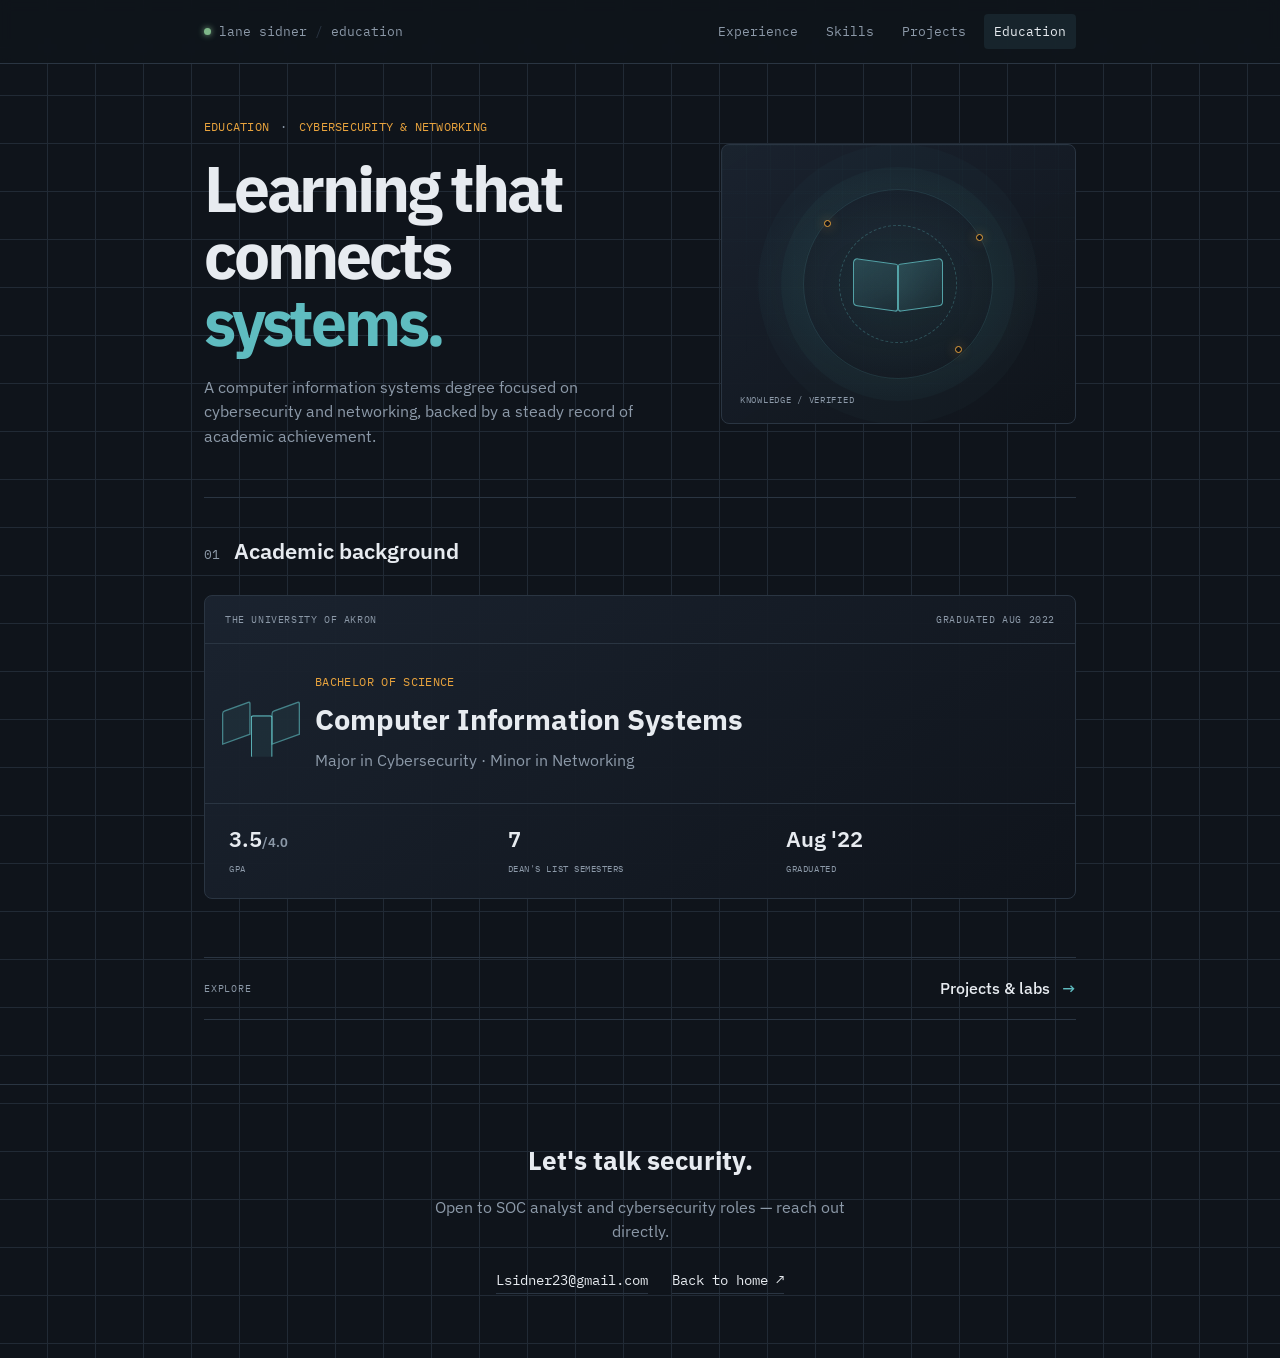
==== education/index.html @ d81e2a3a "Redesign portfolio sections and navigation Co-authored-by: Copilot App <223556219+Copilot@users.nore" ====
<!DOCTYPE html>
<html lang="en">
<head>
<meta charset="UTF-8">
<meta name="viewport" content="width=device-width, initial-scale=1.0">
<link rel="icon" type="image/png" href="/images/favicon.png">
<link rel="apple-touch-icon" sizes="180x180" href="/apple-touch-icon.png">
<title>Education — Lane Sidner</title>
<link rel="preconnect" href="https://fonts.googleapis.com">
<link rel="preconnect" href="https://fonts.gstatic.com" crossorigin>
<link href="https://fonts.googleapis.com/css2?family=IBM+Plex+Sans:wght@400;500;600;700&family=IBM+Plex+Mono:wght@400;500;600&display=swap" rel="stylesheet">
<link rel="stylesheet" href="../css/style.css">
</head>
<body>
  <a class="skip-link" href="#main">Skip to content</a>
  <div class="statusbar">
    <div class="statusbar-inner">
      <a class="brand-link" href="../index.html"><span class="dot"></span>lane sidner <span class="brand-divider">/</span> education</a>
      <nav aria-label="Main navigation">
        <a href="../experience/index.html">Experience</a>
        <a href="../skills/index.html">Skills</a>
        <a href="../projects/index.html">Projects</a>
        <a href="../education/index.html" aria-current="page">Education</a>
      </nav>
    </div>
  </div>
  <main id="main" class="wrap section-page">
    <header class="page-hero">
      <div class="page-hero-copy">
        <div class="hero-tag mono">EDUCATION <span>·</span> CYBERSECURITY &amp; NETWORKING</div>
        <h1>Learning that connects <span>systems.</span></h1>
        <p>A computer information systems degree focused on cybersecurity and networking, backed by a steady record of academic achievement.</p>
      </div>
      <div class="page-art art-education" aria-hidden="true">
        <span class="edu-orbit"></span><span class="edu-ring"></span>
        <span class="edu-book"><i></i><i></i></span>
        <span class="edu-signal signal-one"></span><span class="edu-signal signal-two"></span><span class="edu-signal signal-three"></span>
        <span class="edu-art-label mono">KNOWLEDGE / VERIFIED</span>
      </div>
    </header>
    <section class="page-section education-section">
      <div class="section-head"><span class="section-num mono">01</span><h2>Academic background</h2></div>
      <article class="education-feature">
        <div class="education-feature-top mono"><span>THE UNIVERSITY OF AKRON</span><span>GRADUATED AUG 2022</span></div>
        <div class="education-feature-main">
          <div class="edu-icon edu-icon-large" aria-hidden="true"><span></span><span></span><span></span></div>
          <div>
            <div class="detail-label">BACHELOR OF SCIENCE</div>
            <h2>Computer Information Systems</h2>
            <p>Major in Cybersecurity · Minor in Networking</p>
          </div>
        </div>
        <div class="education-stats">
          <div><span class="education-stat-value">3.5<span>/4.0</span></span><span class="education-stat-label mono">GPA</span></div>
          <div><span class="education-stat-value">7</span><span class="education-stat-label mono">DEAN'S LIST SEMESTERS</span></div>
          <div><span class="education-stat-value">Aug '22</span><span class="education-stat-label mono">GRADUATED</span></div>
        </div>
      </article>
    </section>
    <div class="page-next">
      <span class="mono">EXPLORE</span><a href="../projects/index.html">Projects &amp; labs <span aria-hidden="true">→</span></a>
    </div>
  </main>
  <footer><div class="wrap"><h2>Let's talk security.</h2><p>Open to SOC analyst and cybersecurity roles — reach out directly.</p><div class="contact-row"><a href="mailto:Lsidner23@gmail.com">Lsidner23@gmail.com</a><a href="../index.html">Back to home ↗</a></div></div></footer>
</body>
</html>
---- css/style.css ----
:root{
    --bg: #0F141B;
    --bg-panel: #161D26;
    --bg-panel-raised: #1B2430;
    --line: #2A3542;
    --line-soft: #212A35;
    --text: #E7EBF0;
    --text-dim: #8C99A8;
    --amber: #E8A33D;
    --cyan: #5FBCC0;
    --red: #D9695F;
    --green: #7FB88A;
  }
  *{box-sizing:border-box; margin:0; padding:0;}
  html{scroll-behavior:smooth; scroll-padding-top:88px;}
  body{
    background: var(--bg);
    color: var(--text);
    font-family: 'IBM Plex Sans', sans-serif;
    line-height: 1.55;
    -webkit-font-smoothing: antialiased;
  }
  .mono{ font-family:'IBM Plex Mono', monospace; }
  a{ color: inherit; }
  a:focus-visible{
    outline:2px solid var(--cyan);
    outline-offset:4px;
    border-radius:2px;
  }

  /* subtle background grid, evokes a monitoring console without being literal */
  body{
    background-image:
      linear-gradient(var(--line-soft) 1px, transparent 1px),
      linear-gradient(90deg, var(--line-soft) 1px, transparent 1px);
    background-size: 48px 48px;
    background-position: -1px -1px;
  }

  .wrap{ max-width: 920px; margin: 0 auto; padding: 0 24px; }
  .home-page main.wrap{ max-width:1120px; padding-right:32px; padding-left:32px; }
  .skip-link{
    position:fixed; top:12px; left:12px; z-index:20;
    transform:translateY(-160%); padding:10px 14px;
    background:var(--cyan); color:var(--bg); font-weight:600;
    text-decoration:none; border-radius:4px;
  }
  .skip-link:focus{ transform:translateY(0); }

  /* ---------- Top status bar ---------- */
  .statusbar{
    border-bottom: 1px solid var(--line);
    background: rgba(15,20,27,0.9);
    backdrop-filter: blur(6px);
    position: sticky; top:0; z-index: 10;
  }
  .statusbar-inner{
    max-width: 920px; margin:0 auto; padding: 14px 24px;
    display:flex; align-items:center; justify-content:space-between;
    font-family:'IBM Plex Mono', monospace; font-size: 12.5px; color: var(--text-dim);
  }
  .home-page .statusbar-inner{ max-width:1120px; padding:12px 32px; }
  .statusbar-inner .dot{
    display:inline-block; width:7px; height:7px; border-radius:50%;
    background: var(--green); margin-right:8px; box-shadow: 0 0 6px var(--green);
  }
  .statusbar nav{ display:flex; gap: 8px; }
  .statusbar nav a{
    padding:8px 10px; text-decoration:none; color: var(--text-dim);
    transition: color .15s, background .15s; border-radius:4px;
  }
  .statusbar nav a:hover{ color: var(--cyan); background:rgba(95,188,192,.08); }
  .statusbar nav a[aria-current="page"]{ color:var(--text); background:rgba(95,188,192,.1); }
  .brand-link{ display:flex; align-items:center; color:var(--text-dim); text-decoration:none; }
  .brand-link:hover{ color:var(--text); }
  .brand-link .dot{ flex:0 0 auto; }
  .brand-divider{ padding:0 8px; color:var(--line); }

  /* ---------- Hero ---------- */
  .hero{ padding: 80px 0 76px; border-top:0; }
  .hero-layout{
    display:grid; grid-template-columns:minmax(0,1.25fr) minmax(280px,.75fr);
    align-items:center; gap:clamp(40px,8vw,104px);
  }
  .hero-tag{
    font-family:'IBM Plex Mono', monospace;
    font-size: 12px; color: var(--amber);
    letter-spacing: 0.02em;
    margin-bottom: 18px;
  }
  .hero-tag span{ color:var(--text-dim); padding:0 4px; }
  .hero h1{
    font-size: clamp(3.4rem, 8vw, 6rem);
    font-weight: 700;
    letter-spacing: -0.065em;
    line-height: .98;
  }
  .hero h1 span{
    display:block; color:var(--cyan);
    text-shadow:0 0 48px rgba(95,188,192,.14);
  }
  .hero-role{
    margin-top: 24px; max-width:34ch;
    font-size: 1.08rem; color: var(--text); font-weight: 500;
  }
  .hero-summary{
    margin-top: 16px; max-width: 58ch;
    color: var(--text-dim);
    font-size: .98rem;
  }
  .hero-actions{ display:flex; flex-wrap:wrap; gap:10px; margin-top:26px; }
  .button{
    min-height:46px; display:inline-flex; align-items:center; justify-content:center; gap:12px;
    padding:0 16px; border:1px solid var(--line); border-radius:4px;
    font:500 13px 'IBM Plex Mono',monospace; text-decoration:none;
    transition:transform .15s, background .15s, border-color .15s, color .15s;
  }
  .button:hover{ transform:translateY(-2px); }
  .button-primary{ background:var(--cyan); border-color:var(--cyan); color:var(--bg); }
  .button-primary:hover{ background:#7bd0d2; border-color:#7bd0d2; }
  .button-secondary{ background:rgba(22,29,38,.68); color:var(--text); }
  .button-secondary:hover{ border-color:var(--cyan); color:var(--cyan); }
  .hero-meta{
    margin-top: 26px;
    display:flex; flex-wrap:wrap; gap: 8px 20px;
    font-family:'IBM Plex Mono', monospace;
    font-size: 12px; color: var(--text-dim);
  }
  .hero-meta span::before{
    content:""; display:inline-block; width:5px; height:5px; margin:0 8px 2px 0;
    border-radius:50%; background:var(--amber);
  }
  .hero-meta a{ text-decoration:none; color: var(--text-dim); overflow-wrap:anywhere; }
  .hero-meta a:hover{ color: var(--amber); }

  .focus-card{
    position:relative; overflow:hidden; padding:18px;
    min-height:420px; display:flex; flex-direction:column; justify-content:space-between;
    border:1px solid var(--line); border-radius:8px;
    background:
      radial-gradient(ellipse at 50% 42%, rgba(95,188,192,.13), transparent 50%),
      linear-gradient(145deg, rgba(27,36,48,.94), rgba(15,20,27,.94));
    box-shadow:0 24px 80px rgba(0,0,0,.2);
  }
  .focus-card::before{
    content:""; position:absolute; inset:0; pointer-events:none; opacity:.26;
    background-image:linear-gradient(rgba(95,188,192,.08) 1px, transparent 1px),
      linear-gradient(90deg, rgba(95,188,192,.08) 1px, transparent 1px);
    background-size:24px 24px;
    mask-image:linear-gradient(to bottom, black, transparent 75%);
  }
  .focus-card-top,.focus-card-bottom{ position:relative; z-index:1; }
  .focus-card-top{
    display:flex; align-items:center; justify-content:space-between;
    color:var(--text-dim); font-size:10px; letter-spacing:.08em;
  }
  .focus-mark{ color:var(--cyan); font:18px 'IBM Plex Sans',sans-serif; }
  .focus-visual{ position:absolute; inset:42px 0 auto; height:206px; display:grid; place-items:center; }
  .focus-orbit,.focus-core,.focus-crosshair{ position:absolute; }
  .focus-orbit{ border:1px solid rgba(95,188,192,.25); border-radius:50%; }
  .focus-orbit-outer{ width:174px; height:174px; }
  .focus-orbit-inner{ width:118px; height:118px; border-style:dashed; }
  .focus-core{
    width:42px; height:42px; display:grid; place-items:center;
    border:1px solid rgba(95,188,192,.65); border-radius:50%;
    background:rgba(95,188,192,.12); box-shadow:0 0 36px rgba(95,188,192,.3);
  }
  .focus-core span{ width:8px; height:8px; border-radius:50%; background:var(--cyan); box-shadow:0 0 14px var(--cyan); }
  .focus-crosshair{ background:rgba(95,188,192,.28); }
  .focus-crosshair-horizontal{ width:240px; height:1px; }
  .focus-crosshair-vertical{ width:1px; height:220px; }
  .focus-card-bottom{ margin-top:205px; }
  .focus-caption{ display:block; margin-bottom:10px; color:var(--amber); font-size:10px; letter-spacing:.08em; }
  .focus-card-bottom ul{ list-style:none; }
  .focus-card-bottom li{
    display:flex; align-items:center; gap:12px; padding:8px 0;
    border-top:1px solid rgba(42,53,66,.8); font-size:13px;
  }
  .focus-index{ color:var(--text-dim); font-size:10px; }

  .overview-grid{ display:grid; grid-template-columns:repeat(2,minmax(0,1fr)); gap:16px; }
  .overview-card{
    position:relative; overflow:hidden; min-height:210px; padding:24px;
    display:flex; flex-direction:column; align-items:flex-start; justify-content:flex-end;
    border:1px solid var(--line); border-radius:6px;
    background:linear-gradient(145deg,rgba(27,36,48,.94),rgba(15,20,27,.94));
    text-decoration:none; transition:transform .18s,border-color .18s,background .18s;
  }
  .overview-card::after{
    content:""; position:absolute; width:210px; height:210px; right:-48px; top:-90px;
    border:1px solid rgba(95,188,192,.2); border-radius:50%;
    box-shadow:0 0 0 24px rgba(95,188,192,.035),0 0 0 50px rgba(95,188,192,.025);
    transition:transform .3s;
  }
  .overview-card:hover{ transform:translateY(-3px); border-color:var(--cyan); background:var(--bg-panel-raised); }
  .overview-card:hover::after{ transform:scale(1.08); }
  .overview-index,.overview-link{ position:relative; z-index:1; font-size:10px; letter-spacing:.06em; }
  .overview-index{ color:var(--amber); }
  .overview-card h3{ position:relative; z-index:1; margin-top:22px; font-size:1.2rem; }
  .overview-card p{ position:relative; z-index:1; margin-top:8px; max-width:42ch; color:var(--text-dim); font-size:14px; }
  .overview-link{ margin-top:18px; color:var(--cyan); }
  .overview-link span{ margin-left:6px; }

  /* ---------- Section shell ---------- */
  section{ padding:52px 0; border-top:1px solid var(--line); }
  .home-page main > section:not(.hero){ padding:64px 0; scroll-margin-top:80px; }
  .section-head{
    display:flex; align-items:baseline; gap: 14px;
    margin-bottom: 30px;
  }
  .section-num{
    font-family:'IBM Plex Mono', monospace;
    color: var(--text-dim); font-size: 13px;
  }
  .section-head h2{
    font-size: 1.4rem; font-weight: 600;
  }

  /* ---------- Skills: grouped panels ---------- */
  .skill-grid{
    display:grid; grid-template-columns: repeat(3, 1fr); gap: 16px;
  }
  .skill-panel{
    background: var(--bg-panel);
    border: 1px solid var(--line);
    border-radius: 6px;
    padding: 18px 18px 16px;
  }
  .skill-panel h3{
    font-family:'IBM Plex Mono', monospace;
    font-size: 12px; color: var(--amber);
    margin-bottom: 12px;
  }
  .skill-panel ul{ list-style:none; }
  .skill-panel li{
    font-size: 14px; color: var(--text);
    padding: 5px 0;
    border-top: 1px solid var(--line-soft);
  }
  .skill-panel li:first-child{ border-top:none; padding-top:0; }
  .cert-link{
    text-decoration: none; color: var(--text);
    border-bottom: 1px solid var(--line);
    transition: color .15s, border-color .15s;
  }
  .cert-link:hover{ color: var(--amber); border-color: var(--amber); }

  /* ---------- Experience: log entries ---------- */
  .log{ display:flex; flex-direction:column; }
  .log-entry{
    display:grid;
    grid-template-columns: 108px 1fr;
    gap: 20px;
    padding: 22px 0;
    border-top: 1px solid var(--line-soft);
  }
  .log-entry:first-child{ border-top:none; padding-top:0; }
  .log-time{
    font-family:'IBM Plex Mono', monospace;
    font-size: 12px; color: var(--text-dim);
    padding-top: 3px;
  }
  .log-time span{ display:block; }
  .log-body h3{ font-size: 1.05rem; font-weight: 600; }
  .log-body .org{ color: var(--cyan); font-size: 0.92rem; margin-top: 2px; }
  .log-body ul{ margin-top: 12px; padding-left: 18px; }
  .log-body li{ font-size: 14px; color: var(--text-dim); margin-bottom: 6px; }
  .log-body li::marker{ color: var(--amber); }

  /* ---------- Projects: incident-card style ---------- */
  .proj-grid{ display:grid; grid-template-columns:repeat(2,minmax(0,1fr)); gap:14px; }
  .proj{
    background: var(--bg-panel);
    border: 1px solid var(--line);
    border-left: 3px solid var(--amber);
    border-radius: 4px;
    padding: 18px 20px;
    transition:background .15s, border-color .15s, transform .15s;
  }
  .proj:hover{ background:var(--bg-panel-raised); transform:translateY(-2px); }
  .proj.tone-cyan{ border-left-color: var(--cyan); }
  .proj.tone-green{ border-left-color: var(--green); }
  .proj-head{
    display:flex; align-items:baseline; justify-content:space-between; gap:12px; flex-wrap:wrap;
  }
  .proj-head h3{ font-size: 1rem; font-weight: 600; }
  .proj-head .sev{
    font-family:'IBM Plex Mono', monospace; font-size: 11px; color: var(--text-dim);
  }
  .proj p{ margin-top: 8px; color: var(--text-dim); font-size: 14px; }
  .proj-link{
  text-decoration: none; color: inherit;
  border-bottom: 1px solid transparent;
  transition: color .15s, border-color .15s;
}
.proj-link:hover{ color: var(--cyan); border-bottom-color: var(--cyan); }
.directory-link{
  display:inline-block; margin-top:20px; color:var(--amber);
  font-size:12px; text-decoration:none; letter-spacing:.01em;
  transition:color .15s;
}
.directory-link:hover{ color:var(--cyan); }

/* ---------- Project directory and detail pages ---------- */
.page-header{ padding:56px 0 34px; }
.page-header h1{ font-size:clamp(2rem,5vw,3rem); line-height:1.1; margin-top:12px; }
.page-header p{ max-width:62ch; margin-top:16px; color:var(--text-dim); }
.back-link{
  color:var(--text-dim); font-size:12px; text-decoration:none;
  transition:color .15s;
}
.back-link:hover{ color:var(--cyan); }
.directory-grid{ display:grid; grid-template-columns:repeat(2,1fr); gap:16px; }
.directory-card{
  display:block; background:var(--bg-panel); border:1px solid var(--line);
  border-left:3px solid var(--amber); border-radius:4px; padding:20px;
  text-decoration:none; transition:border-color .15s, background .15s;
}
.directory-card.tone-cyan{ border-left-color:var(--cyan); }
.directory-card.tone-green{ border-left-color:var(--green); }
.directory-card:hover{ background:var(--bg-panel-raised); border-color:var(--cyan); }
.directory-card h2{ font-size:1.05rem; font-weight:600; }
.directory-card .meta{ display:block; margin-top:8px; color:var(--text-dim); font:11px 'IBM Plex Mono',monospace; }
.directory-card p{ margin-top:14px; color:var(--text-dim); font-size:14px; }
.detail-header{ border-bottom:1px solid var(--line); }
.detail-label{ color:var(--amber); font:12px 'IBM Plex Mono',monospace; letter-spacing:.03em; }
.detail-layout{ display:grid; grid-template-columns:1fr 240px; gap:40px; padding:48px 0 64px; }
.detail-body h2{ font-size:1.15rem; margin:30px 0 10px; }
.detail-body h2:first-child{ margin-top:0; }
.detail-body p, .detail-body li{ color:var(--text-dim); font-size:15px; }
.detail-body ul{ padding-left:20px; margin-top:10px; }
.detail-body li{ margin-bottom:8px; }
.detail-sidebar{ border-left:1px solid var(--line); padding-left:22px; }
.detail-sidebar h2{ color:var(--amber); font:12px 'IBM Plex Mono',monospace; margin-bottom:12px; }
.detail-sidebar ul{ list-style:none; }
.detail-sidebar li{ border-top:1px solid var(--line-soft); color:var(--text-dim); font-size:13px; padding:8px 0; }
.detail-sidebar li:first-child{ border-top:0; padding-top:0; }

  /* ---------- Education ---------- */
  .edu{
    background: var(--bg-panel);
    border: 1px solid var(--line);
    border-radius: 6px;
    padding: 22px 24px;
    display:flex; justify-content:space-between; align-items:flex-start; gap: 20px; flex-wrap:wrap;
  }
  .edu h3{ font-size: 1.05rem; font-weight: 600; }
  .edu .school{ color: var(--cyan); margin-top: 3px; font-size: 0.92rem; }
  .edu .details{ margin-top: 10px; color: var(--text-dim); font-size: 13.5px; }
  .edu .date{
    font-family:'IBM Plex Mono', monospace; font-size: 12.5px; color: var(--text-dim);
    white-space: nowrap;
  }
  .edu-link{
    position:relative; align-items:center; gap:20px;
    color:inherit; text-decoration:none; transition:border-color .18s,background .18s,transform .18s;
  }
  .edu-link:hover{ border-color:var(--cyan); background:var(--bg-panel-raised); transform:translateY(-2px); }
  .edu-copy{ flex:1 1 360px; }
  .edu-arrow{ color:var(--cyan); font-size:20px; transition:transform .18s; }
  .edu-link:hover .edu-arrow{ transform:translate(2px,-2px); }
  .edu-icon{ position:relative; flex:0 0 46px; height:38px; display:flex; align-items:center; justify-content:center; }
  .edu-icon span{
    position:absolute; width:22px; height:26px; border:1px solid rgba(95,188,192,.6);
    border-radius:2px 2px 0 0; transform:skewY(-20deg); background:rgba(95,188,192,.08);
  }
  .edu-icon span:nth-child(1){ left:2px; }
  .edu-icon span:nth-child(2){ width:17px; height:32px; bottom:1px; border-bottom:0; border-color:var(--cyan); transform:none; }
  .edu-icon span:nth-child(3){ right:2px; }

  /* ---------- Dedicated section pages ---------- */
  .section-page{ padding-bottom:64px; }
  .page-hero{
    min-height:370px; padding:54px 0 48px;
    display:grid; grid-template-columns:minmax(0,1fr) minmax(260px,.82fr);
    align-items:center; gap:clamp(32px,7vw,84px);
  }
  .page-hero-copy h1{
    max-width:14ch; margin-top:12px; font-size:clamp(2.5rem,5.5vw,4rem);
    line-height:1.05; letter-spacing:-.05em;
  }
  .page-hero-copy h1 span{ color:var(--cyan); }
  .page-hero-copy p{ max-width:52ch; margin-top:18px; color:var(--text-dim); }
  .page-art{
    position:relative; min-height:280px; overflow:hidden;
    display:grid; place-items:center; border:1px solid var(--line); border-radius:8px;
    background:
      radial-gradient(ellipse at center,rgba(95,188,192,.12),transparent 58%),
      linear-gradient(145deg,rgba(27,36,48,.92),rgba(15,20,27,.96));
  }
  .page-art::before{
    content:""; position:absolute; inset:0; opacity:.25;
    background-image:linear-gradient(rgba(95,188,192,.1) 1px,transparent 1px),
      linear-gradient(90deg,rgba(95,188,192,.1) 1px,transparent 1px);
    background-size:24px 24px;
    mask-image:linear-gradient(to bottom,black,transparent 86%);
  }
  .page-section{ padding:36px 0 20px; border-top:1px solid var(--line); }
  .page-section .section-head{ margin-bottom:26px; }
  .page-next{
    margin-top:38px; padding:18px 0; display:flex; align-items:center; justify-content:space-between; gap:18px;
    border-top:1px solid var(--line); border-bottom:1px solid var(--line);
  }
  .page-next > span{ color:var(--text-dim); font-size:10px; letter-spacing:.08em; }
  .page-next a{ color:var(--text); font-weight:500; text-decoration:none; }
  .page-next a span{ margin-left:8px; color:var(--cyan); transition:margin .16s; }
  .page-next a:hover{ color:var(--cyan); }
  .page-next a:hover span{ margin-left:13px; }
  .skill-grid-page{ grid-template-columns:repeat(3,minmax(0,1fr)); }
  .skill-grid-page .skill-panel{ transition:border-color .18s,transform .18s; }
  .skill-grid-page .skill-panel:hover{ transform:translateY(-3px); border-color:var(--cyan); }
  .cert-link span{ color:var(--cyan); font-size:11px; }

  /* CSS-built network visualization */
  .art-ring,.art-line,.art-node,.art-core{ position:absolute; }
  .art-ring{ border:1px solid rgba(95,188,192,.2); border-radius:50%; }
  .ring-one{ width:196px; height:196px; }
  .ring-two{ width:130px; height:130px; border-style:dashed; }
  .art-core{
    width:46px; height:46px; z-index:2; display:grid; place-items:center;
    border:1px solid var(--cyan); border-radius:50%; background:rgba(95,188,192,.14);
    box-shadow:0 0 36px rgba(95,188,192,.23);
  }
  .art-core span{ width:9px; height:9px; border-radius:50%; background:var(--cyan); box-shadow:0 0 15px var(--cyan); }
  .art-line{ z-index:1; height:1px; transform-origin:left; background:linear-gradient(90deg,rgba(95,188,192,.7),rgba(95,188,192,.08)); }
  .line-one{ width:112px; left:50%; top:50%; transform:rotate(-36deg); }
  .line-two{ width:98px; left:50%; top:50%; transform:rotate(145deg); }
  .line-three{ width:112px; left:50%; top:50%; transform:rotate(28deg); }
  .art-node{ z-index:3; width:11px; height:11px; border:2px solid var(--cyan); border-radius:50%; background:var(--bg-panel); box-shadow:0 0 14px rgba(95,188,192,.45); }
  .node-one{ left:calc(50% + 44px); top:calc(50% - 70px); }
  .node-two{ left:calc(50% - 88px); top:calc(50% - 37px); }
  .node-three{ left:calc(50% + 87px); top:calc(50% + 43px); }
  .node-four{ left:calc(50% - 4px); top:calc(50% + 95px); }
  .art-label,.edu-art-label{ position:absolute; bottom:16px; left:18px; color:var(--text-dim); font-size:9px; letter-spacing:.08em; }

  /* CSS-built terminal visualization */
  .terminal-window{
    z-index:1; width:min(86%,340px); min-height:178px; overflow:hidden;
    border:1px solid rgba(95,188,192,.35); border-radius:6px;
    background:rgba(10,15,20,.86); box-shadow:0 18px 44px rgba(0,0,0,.28);
    transform:perspective(700px) rotateY(-7deg) rotateX(3deg);
    transition:transform .25s;
  }
  .page-art:hover .terminal-window{ transform:perspective(700px) rotateY(0) rotateX(0) translateY(-3px); }
  .terminal-bar{ height:34px; padding:0 11px; display:flex; align-items:center; gap:5px; border-bottom:1px solid var(--line); }
  .terminal-bar > span{ width:6px; height:6px; border-radius:50%; background:var(--red); }
  .terminal-bar > span:nth-child(2){ background:var(--amber); }
  .terminal-bar > span:nth-child(3){ background:var(--green); }
  .terminal-bar i{ margin-left:auto; color:var(--text-dim); font:9px 'IBM Plex Mono',monospace; }
  .terminal-lines{ padding:15px 14px; display:grid; gap:9px; color:var(--text); font-size:10px; }
  .terminal-lines b{ color:var(--cyan); }
  .terminal-response{ padding-left:16px; color:var(--green); }
  .terminal-cursor{ display:inline-block; width:6px; height:12px; margin-left:4px; vertical-align:middle; background:var(--cyan); animation:cursor-blink 1.1s steps(2,start) infinite; }
  @keyframes cursor-blink{ to{ visibility:hidden; } }

  /* CSS-built graduation / knowledge illustration */
  .edu-orbit,.edu-ring,.edu-book,.edu-signal{ position:absolute; }
  .edu-orbit{ width:190px; height:190px; border:1px solid rgba(95,188,192,.16); border-radius:50%; box-shadow:0 0 0 22px rgba(95,188,192,.035),0 0 0 45px rgba(95,188,192,.025); }
  .edu-ring{ width:118px; height:118px; border:1px dashed rgba(95,188,192,.3); border-radius:50%; }
  .edu-book{ z-index:1; width:90px; height:56px; display:flex; align-items:flex-end; filter:drop-shadow(0 10px 16px rgba(0,0,0,.25)); }
  .edu-book i{ width:50%; height:48px; border:1px solid rgba(95,188,192,.8); background:linear-gradient(140deg,rgba(95,188,192,.22),rgba(95,188,192,.04)); }
  .edu-book i:first-child{ border-radius:5px 2px 3px 4px; transform:skewY(8deg); transform-origin:bottom right; }
  .edu-book i:last-child{ border-radius:2px 5px 4px 3px; transform:skewY(-8deg); transform-origin:bottom left; }
  .edu-signal{ width:7px; height:7px; border:1px solid var(--amber); border-radius:50%; background:var(--bg); box-shadow:0 0 12px rgba(232,163,61,.4); }
  .signal-one{ top:27%; left:29%; }.signal-two{ top:32%; right:26%; }.signal-three{ bottom:25%; right:32%; }
  .education-feature{
    overflow:hidden; border:1px solid var(--line); border-radius:8px;
    background:linear-gradient(145deg,rgba(27,36,48,.94),rgba(15,20,27,.94));
  }
  .education-feature-top{
    padding:16px 20px; display:flex; justify-content:space-between; gap:16px;
    border-bottom:1px solid var(--line); color:var(--text-dim); font-size:10px; letter-spacing:.06em;
  }
  .education-feature-main{ padding:30px 24px; display:flex; align-items:center; gap:22px; }
  .edu-icon-large{ flex-basis:64px; height:54px; transform:scale(1.3); }
  .education-feature-main h2{ margin-top:8px; font-size:clamp(1.25rem,3vw,1.8rem); }
  .education-feature-main p{ margin-top:6px; color:var(--text-dim); }
  .education-stats{
    padding:18px 24px 22px; display:grid; grid-template-columns:repeat(3,1fr); gap:14px;
    border-top:1px solid var(--line);
  }
  .education-stats > div{ display:flex; flex-direction:column; gap:6px; }
  .education-stat-value{ font-size:1.4rem; font-weight:600; }
  .education-stat-value span{ color:var(--text-dim); font-size:.8rem; }
  .education-stat-label{ color:var(--text-dim); font-size:9px; letter-spacing:.06em; }

  /* ---------- Footer / contact ---------- */
  footer{
    padding: 56px 0 64px;
    border-top: 1px solid var(--line);
    text-align:center;
  }
  footer h2{ font-size: 1.6rem; font-weight: 700; margin-bottom: 14px; }
  footer p{ color: var(--text-dim); max-width: 44ch; margin: 0 auto 26px; }
  .contact-row{
    display:flex; justify-content:center; gap: 24px; flex-wrap:wrap;
    font-family:'IBM Plex Mono', monospace; font-size: 13.5px;
  }
  .contact-row a{ text-decoration:none; color: var(--text); border-bottom: 1px solid var(--line); padding-bottom: 2px; transition: border-color .15s, color .15s; }
  .contact-row a:hover{ color: var(--amber); border-color: var(--amber); }
  .foot-note{
    margin-top: 40px; font-family:'IBM Plex Mono', monospace; font-size: 11.5px; color: var(--text-dim); opacity:.6;
  }

  @media (max-width: 760px){
    html{ scroll-padding-top:112px; }
    .wrap,.home-page main.wrap{ padding-right:20px; padding-left:20px; }
    .statusbar-inner,.home-page .statusbar-inner{
      padding:8px 20px 4px; flex-direction:column; align-items:flex-start; gap:4px;
    }
    .statusbar nav{
      width:100%; gap:4px; overflow-x:auto; overscroll-behavior-x:contain;
      scrollbar-width:none;
    }
    .statusbar nav::-webkit-scrollbar{ display:none; }
    .statusbar nav a{ flex:0 0 auto; padding:8px 10px; }
    .hero{ padding:56px 0 52px; }
    .hero-layout{ grid-template-columns:1fr; gap:36px; }
    .page-hero{ min-height:0; padding:42px 0 36px; grid-template-columns:1fr; gap:26px; }
    .page-hero-copy h1{ max-width:18ch; }
    .page-art{ min-height:230px; }
    .skill-grid-page{ grid-template-columns:repeat(2,minmax(0,1fr)); }
    .hero h1{ font-size:clamp(3.2rem,14vw,5rem); }
    .focus-card{ min-height:390px; }
    .home-page main > section:not(.hero){ padding:48px 0; scroll-margin-top:112px; }
    .skill-grid{ grid-template-columns:repeat(2,minmax(0,1fr)); }
    .proj-grid{ grid-template-columns:1fr; }
    .directory-grid{ grid-template-columns:1fr; }
    .detail-layout{ grid-template-columns:1fr; gap:28px; }
    .detail-sidebar{ border-left:0; border-top:1px solid var(--line); padding:22px 0 0; }
    .log-entry{ grid-template-columns:1fr; gap:6px; }
  }
  @media (max-width: 480px){
    .wrap,.home-page main.wrap{ padding-right:16px; padding-left:16px; }
    .statusbar-inner,.home-page .statusbar-inner{ padding-right:16px; padding-left:16px; }
    .statusbar-inner > div{ font-size:11px; }
    .hero{ padding:44px 0 40px; }
    .hero-tag{ font-size:10px; }
    .hero-role{ margin-top:18px; font-size:1rem; }
    .hero-summary{ font-size:.94rem; }
    .hero-actions{ display:grid; grid-template-columns:1fr 1fr; }
    .button{ gap:7px; padding:0 10px; font-size:11px; }
    .hero-meta{ flex-direction:column; gap:8px; }
    .focus-card{ min-height:370px; padding:15px; }
    .overview-grid{ grid-template-columns:1fr; }
    .overview-card{ min-height:190px; }
    .page-hero-copy h1{ font-size:clamp(2.4rem,11vw,3.4rem); }
    .page-section{ padding-top:28px; }
    .skill-grid-page{ grid-template-columns:1fr; }
    .education-feature-top{ flex-direction:column; gap:5px; }
    .education-feature-main{ padding:24px 18px; align-items:flex-start; }
    .education-stats{ padding:16px 18px 20px; gap:10px; }
    .education-stat-value{ font-size:1.15rem; }
    .edu-link{ align-items:flex-start; gap:14px; }
    .edu-icon{ display:none; }
    .edu-arrow{ align-self:center; }
    .section-head{ gap:10px; margin-bottom:22px; }
    .section-head h2{ font-size:1.25rem; }
    .skill-grid{ grid-template-columns:1fr; }
    .edu{ padding:18px; }
    .edu .date{ white-space:normal; }
  }
  @media (prefers-reduced-motion: reduce){
    html{ scroll-behavior:auto; }
    *,*::before,*::after{ transition-duration:.01ms !important; animation-duration:.01ms !important; }
    .terminal-cursor{ animation:none; }
  }
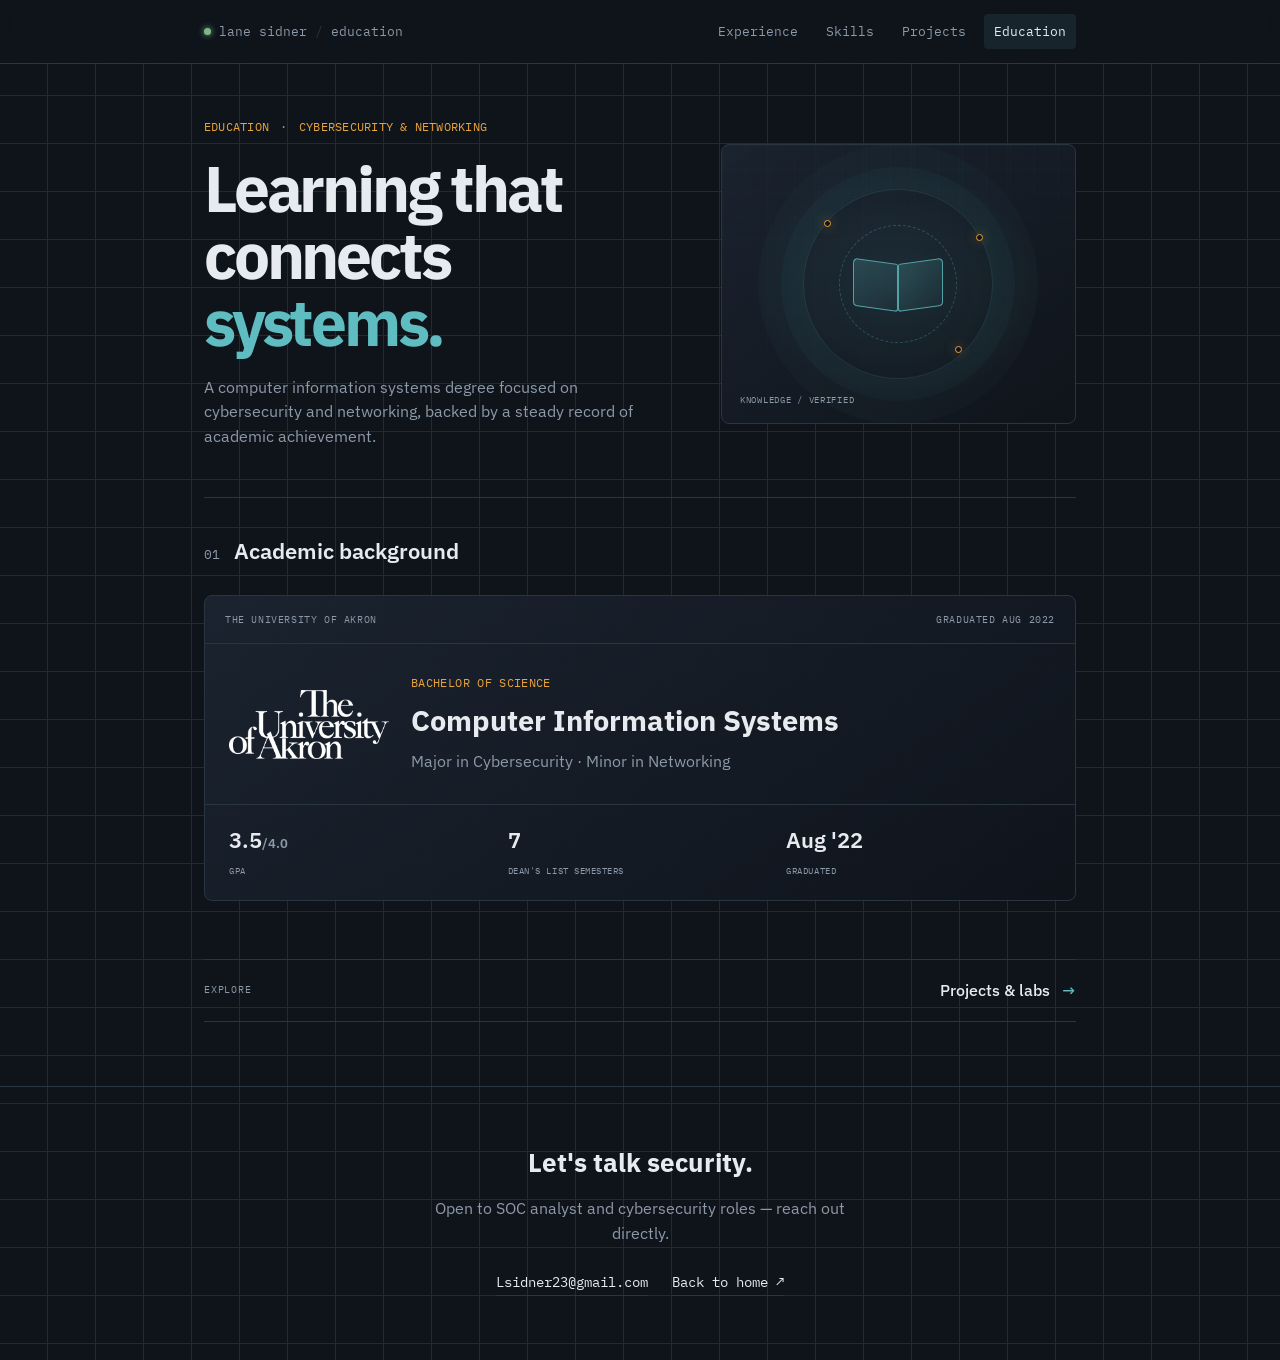
==== commit 6baa75ff: "Changed logo for Akron" ====
--- a/education/index.html
+++ b/education/index.html
@@ -43,7 +43,7 @@
       <article class="education-feature">
         <div class="education-feature-top mono"><span>THE UNIVERSITY OF AKRON</span><span>GRADUATED AUG 2022</span></div>
         <div class="education-feature-main">
-          <div class="edu-icon edu-icon-large" aria-hidden="true"><span></span><span></span><span></span></div>
+          <img src="../images/UAWordmark_white.png" alt="The University of Akron logo" width="160" height="100" style="object-fit: contain;">
           <div>
             <div class="detail-label">BACHELOR OF SCIENCE</div>
             <h2>Computer Information Systems</h2>
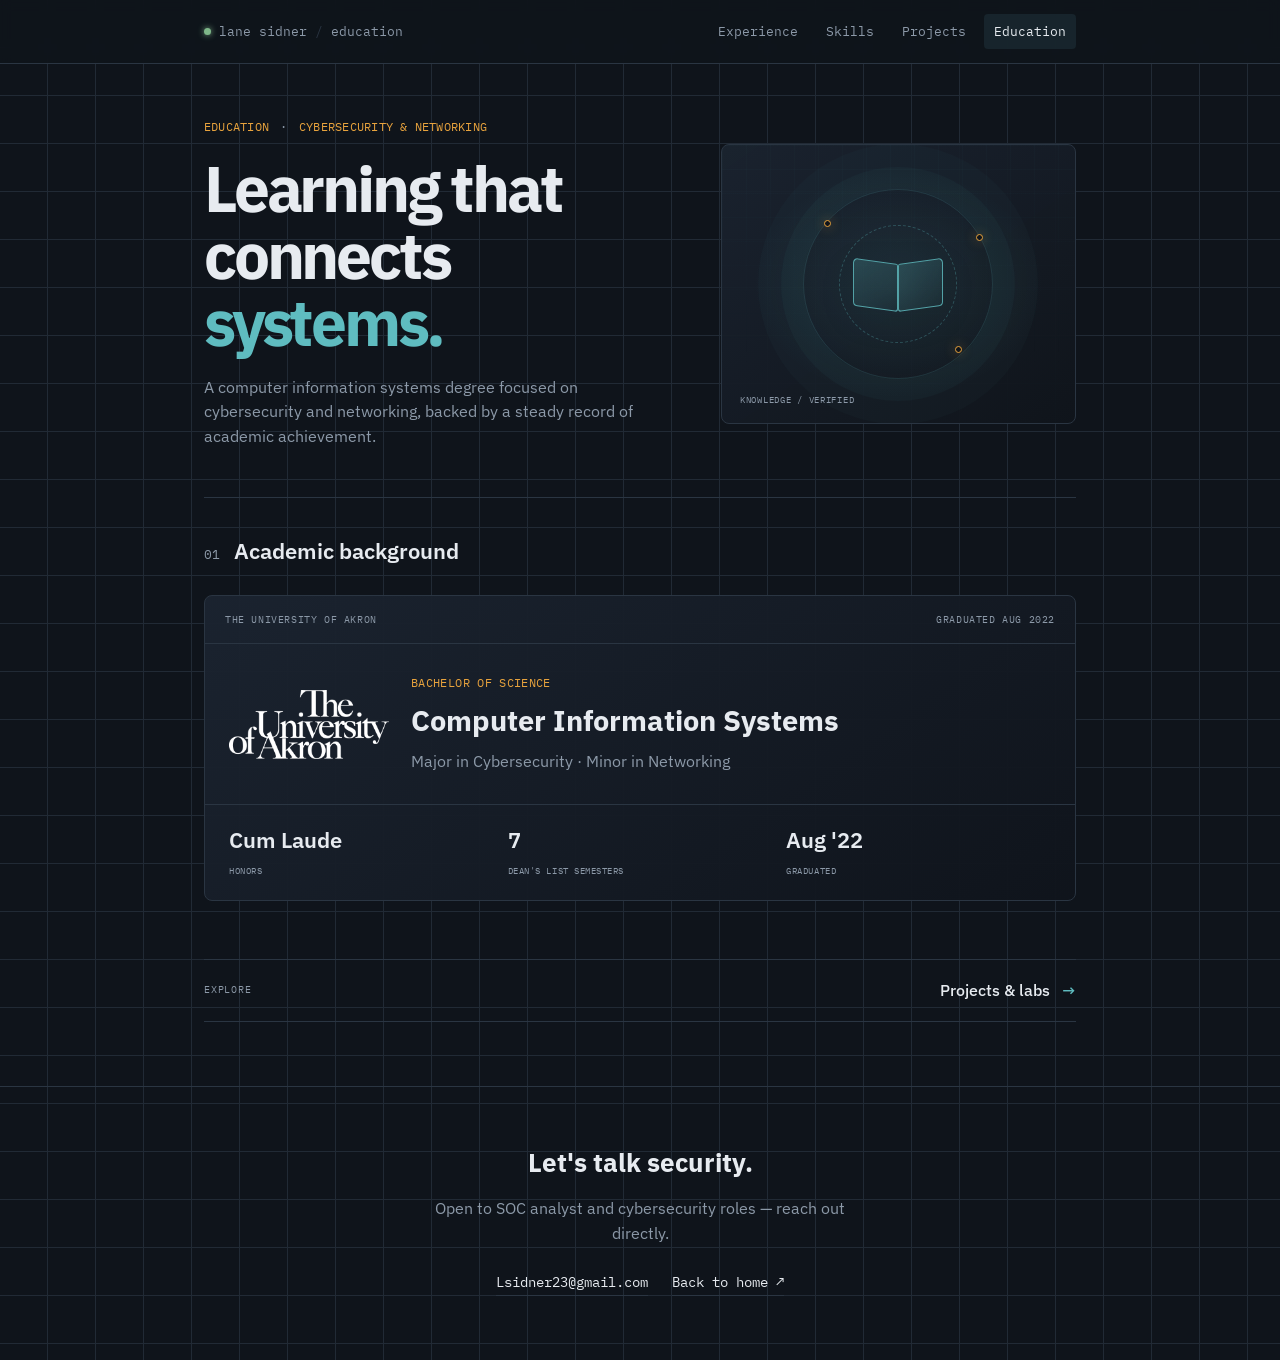
==== commit 8fa63620: "Changed logos to use images instead of text for better branding and visual appeal. Updated CSS to im" ====
--- a/education/index.html
+++ b/education/index.html
@@ -51,7 +51,7 @@
           </div>
         </div>
         <div class="education-stats">
-          <div><span class="education-stat-value">3.5<span>/4.0</span></span><span class="education-stat-label mono">GPA</span></div>
+          <div><span class="education-stat-value">Cum Laude</span><span class="education-stat-label mono">HONORS</span></div>
           <div><span class="education-stat-value">7</span><span class="education-stat-label mono">DEAN'S LIST SEMESTERS</span></div>
           <div><span class="education-stat-value">Aug '22</span><span class="education-stat-label mono">GRADUATED</span></div>
         </div>
--- a/css/style.css
+++ b/css/style.css
@@ -324,6 +324,15 @@
 .directory-card p{ margin-top:14px; color:var(--text-dim); font-size:14px; }
 .detail-header{ border-bottom:1px solid var(--line); }
 .detail-label{ color:var(--amber); font:12px 'IBM Plex Mono',monospace; letter-spacing:.03em; }
+.project-title-row{
+  display:flex; align-items:center; justify-content:space-between; gap:18px;
+  margin-top:12px;
+}
+.project-title-row h1{ margin:0; }
+.project-logo{
+  width:72px; height:auto; object-fit:contain; flex-shrink:0;
+  filter: drop-shadow(0 0 10px rgba(255,255,255,0.08));
+}
 .detail-layout{ display:grid; grid-template-columns:1fr 240px; gap:40px; padding:48px 0 64px; }
 .detail-body h2{ font-size:1.15rem; margin:30px 0 10px; }
 .detail-body h2:first-child{ margin-top:0; }
@@ -565,3 +574,38 @@
     *,*::before,*::after{ transition-duration:.01ms !important; animation-duration:.01ms !important; }
     .terminal-cursor{ animation:none; }
   }
+
+.job-header {
+  display: flex;
+  justify-content: space-between;
+  align-items: center;
+  gap: 1rem;
+  margin-bottom: 0.75rem;
+}
+
+.company-logo {
+  width: auto;
+  max-width: 110px;
+  height: 36px;
+  object-fit: contain;
+  margin-left: auto;
+  display: block;
+  opacity: 1;
+  flex-shrink: 0;
+}
+
+.company-logo-text {
+  width: 72px;
+  height: 40px;
+  display: flex;
+  align-items: center;
+  justify-content: center;
+  border: 1px solid rgba(255,255,255,0.45);
+  border-radius: 8px;
+  font-family: var(--mono-font);
+  font-size: 0.85rem;
+  letter-spacing: 0.14em;
+  color: var(--text);
+  background: rgba(255,255,255,0.04);
+  margin-left: auto;
+}
